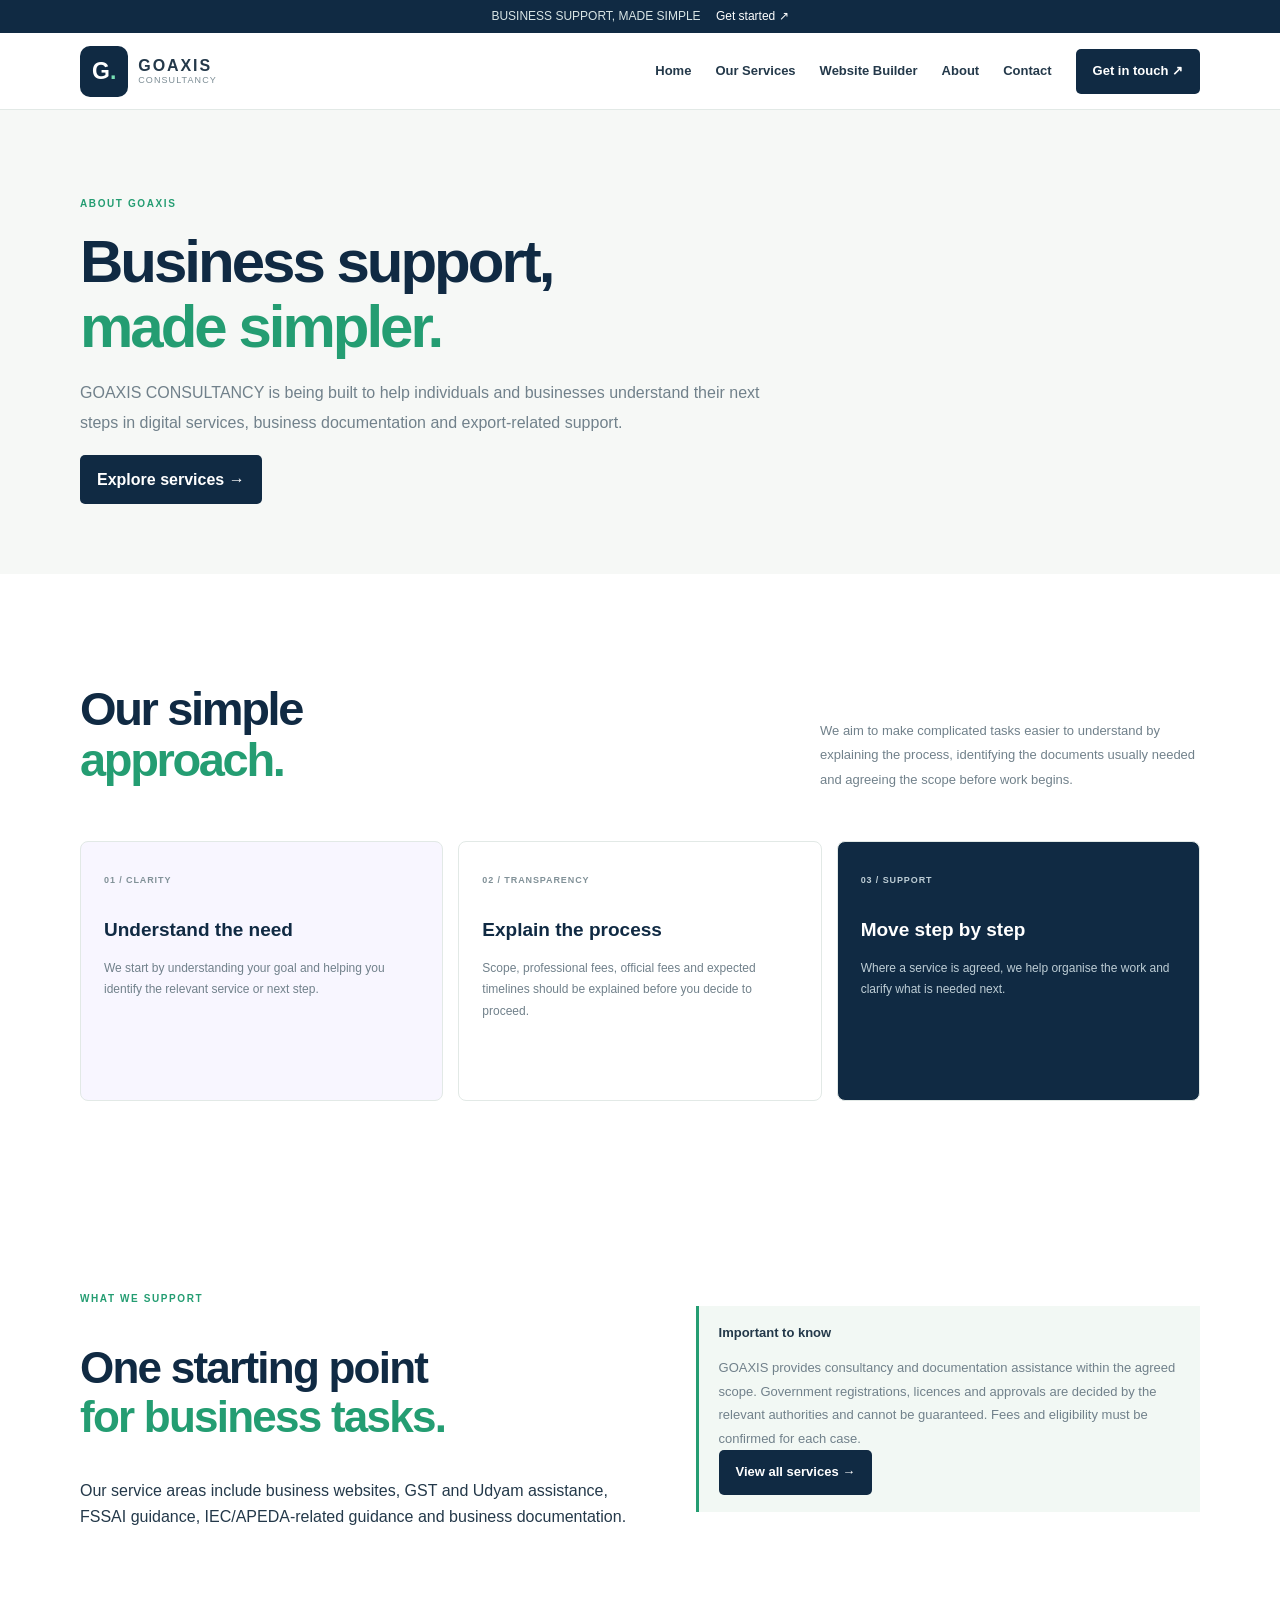
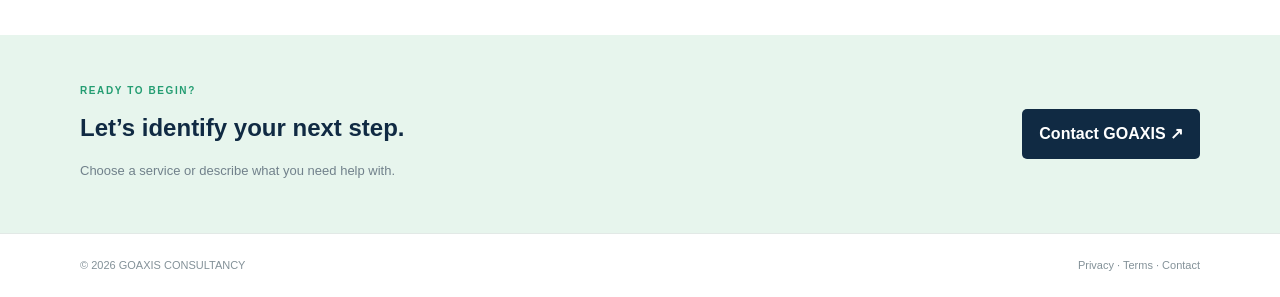
==== about.html @ e8c07b7c "Add simple About page" ====
<!doctype html>
<html lang="en">
<head>
<meta charset="utf-8">
<meta name="viewport" content="width=device-width, initial-scale=1">
<meta name="description" content="Learn about GOAXIS CONSULTANCY and our simple approach to digital and business support.">
<title>About Us | GOAXIS CONSULTANCY</title>
<link rel="icon" href="assets/favicon.svg" type="image/svg+xml">
<link rel="stylesheet" href="styles.css">
<link rel="stylesheet" href="part2.css">
<script src="app.js" defer></script>
</head>
<body>
<div class="announcement">BUSINESS SUPPORT, MADE SIMPLE <a href="index.html#contact">Get started ↗</a></div>
<header class="site-header"><div class="container nav-wrap">
<a class="brand" href="index.html"><span class="brand-mark">G<span>.</span></span><span class="brand-copy"><strong>GOAXIS</strong><small>CONSULTANCY</small></span></a>
<button class="menu-toggle" type="button" aria-expanded="false" aria-controls="primary-nav" aria-label="Open navigation">☰</button>
<nav class="nav-links" id="primary-nav" aria-label="Main navigation"><a href="index.html">Home</a><a href="services.html">Our Services</a><a href="website-builder.html">Website Builder</a><a href="about.html" aria-current="page">About</a><a href="contact.html">Contact</a><a class="nav-cta" href="contact.html">Get in touch ↗</a></nav>
</div></header>
<main id="main">
<section class="p2-hero"><div class="container"><p class="eyebrow">ABOUT GOAXIS</p><h1>Business support,<br><span>made simpler.</span></h1><p>GOAXIS CONSULTANCY is being built to help individuals and businesses understand their next steps in digital services, business documentation and export-related support.</p><a class="button" href="services.html">Explore services →</a></div></section>
<section class="section-pad"><div class="container"><div class="section-head"><h2>Our simple<br><span>approach.</span></h2><p>We aim to make complicated tasks easier to understand by explaining the process, identifying the documents usually needed and agreeing the scope before work begins.</p></div>
<div class="cards">
<article class="card card-lavender"><label>01 / CLARITY</label><h3>Understand the need</h3><p>We start by understanding your goal and helping you identify the relevant service or next step.</p></article>
<article class="card"><label>02 / TRANSPARENCY</label><h3>Explain the process</h3><p>Scope, professional fees, official fees and expected timelines should be explained before you decide to proceed.</p></article>
<article class="card card-dark"><label>03 / SUPPORT</label><h3>Move step by step</h3><p>Where a service is agreed, we help organise the work and clarify what is needed next.</p></article>
</div></div></section>
<section class="section-pad"><div class="container detail-grid"><div><p class="eyebrow">WHAT WE SUPPORT</p><h2>One starting point<br><span>for business tasks.</span></h2><p>Our service areas include business websites, GST and Udyam assistance, FSSAI guidance, IEC/APEDA-related guidance and business documentation.</p></div><div class="notice"><strong>Important to know</strong><p>GOAXIS provides consultancy and documentation assistance within the agreed scope. Government registrations, licences and approvals are decided by the relevant authorities and cannot be guaranteed. Fees and eligibility must be confirmed for each case.</p><a class="button" href="services.html">View all services →</a></div></div></section>
<section class="p2-cta"><div class="container"><div><p class="eyebrow">READY TO BEGIN?</p><h2>Let’s identify your next step.</h2><p>Choose a service or describe what you need help with.</p></div><a class="button" href="contact.html">Contact GOAXIS ↗</a></div></section>
</main>
<footer class="site-footer"><div class="container footer-bottom"><span>© <span id="current-year"></span> GOAXIS CONSULTANCY</span><span><a href="privacy.html">Privacy</a> · <a href="terms.html">Terms</a> · <a href="contact.html">Contact</a></span></div></footer>
</body></html>
---- styles.css ----
:root{--navy:#102a43;--mint:#249d72;--ink:#24394a;--paper:#f6f8f6;--line:#e2e9e6;font-family:Arial,sans-serif}*{box-sizing:border-box}html{scroll-behavior:smooth;scroll-padding-top:90px}body{margin:0;color:var(--ink);line-height:1.6}a{color:inherit;text-decoration:none}button,input,select,textarea{font:inherit}.container{width:min(1120px,calc(100% - 40px));margin:auto}.announcement{background:var(--navy);color:#d8e5e5;text-align:center;padding:7px;font-size:12px}.announcement a{color:#fff;margin-left:12px}.site-header{position:sticky;top:0;background:#fff;z-index:4;border-bottom:1px solid var(--line)}.nav-wrap{height:76px;display:flex;align-items:center;justify-content:space-between}.brand{display:flex;gap:10px;align-items:center}.brand-mark{background:var(--navy);color:#fff;border-radius:10px;padding:7px 12px;font-size:23px;font-weight:900}.brand-mark span{color:#77dfb5}.brand-copy strong,.brand-copy small{display:block;line-height:1.2;letter-spacing:.12em}.brand-copy small{font-size:9px;color:#7c8d95}.nav-links{display:flex;align-items:center;gap:24px;font-size:13px;font-weight:700}.nav-links a:hover{color:var(--mint)}.nav-cta,.button{display:inline-flex;background:var(--navy);color:#fff;padding:12px 17px;border-radius:5px;font-weight:700;gap:14px}.menu-toggle{display:none}.hero{background:var(--paper);padding:86px 0 28px;overflow:hidden}.hero-grid{display:grid;grid-template-columns:1fr 1fr;align-items:center;gap:55px}.eyebrow{font-size:10px;letter-spacing:.16em;font-weight:800;color:var(--mint);text-transform:uppercase;padding:0}.hero h1,.section-head h2,.builder h2,.about h2,.contact h2{font-size:clamp(38px,5vw,61px);line-height:1.08;letter-spacing:-.05em;color:var(--navy);margin:20px 0}.hero h1 span,.section-head h2 span,.about h2 span,.contact h2 span{color:var(--mint)}.intro,.section-head p,.about p,.contact-grid>div>p{color:#71818b;line-height:1.9;max-width:500px}.hero-actions{display:flex;gap:24px;align-items:center;margin-top:28px}.text-link{font-size:13px;font-weight:800}.proof{display:flex;gap:12px;align-items:center;margin-top:35px;font-size:12px}.proof>b{color:var(--mint);font-size:25px}.proof small{display:block;color:#87949a}.visual{background:#e1f5e9;min-height:420px;border-radius:45% 45% 20px 20px;display:grid;place-items:center;position:relative}.dashboard{background:white;border:1px solid #e0e8e5;box-shadow:0 20px 55px #102a431a;width:min(92%,410px);padding:24px;border-radius:12px;transform:rotate(1deg)}.dashboard h2{margin:8px 0 18px;font-size:21px;color:var(--navy)}.dashboard>small,.progress small{font-size:9px;letter-spacing:.1em;color:#86979d;font-weight:800}.progress{background:#f3f8f4;padding:13px;border-radius:8px;font-size:12px}.progress strong{float:right}.progress i{display:block;height:5px;background:#d8e8dc;margin:10px 0}.progress i b{display:block;width:45%;height:100%;background:var(--mint)}.progress small{letter-spacing:0;font-weight:400}.dash-row{display:flex;gap:12px;align-items:center;padding:14px 0;border-bottom:1px solid #edf1ef;font-size:12px}.dash-row>span{width:31px;height:31px;border-radius:8px;background:#dceafe;display:grid;place-items:center}.dash-row small{display:block;color:#829198}.float{position:absolute;background:white;padding:10px 13px;border-radius:8px;box-shadow:0 10px 30px #102a4320;font-size:11px}.float-top{top:28px;right:-8px}.float-bottom{bottom:24px;left:-6px}.hero-foot{display:flex;justify-content:space-between;gap:18px;padding-top:18px;margin-top:30px;border-top:1px solid #e0e8e4;color:#8e9a9d;font-size:9px;letter-spacing:.12em}.trust{border-bottom:1px solid var(--line)}.trust-grid{display:grid;grid-template-columns:repeat(4,1fr);gap:24px;align-items:center;padding:25px 0}.trust-grid>p{font-size:12px;color:#7c8c95}.trust-grid>div{display:flex;gap:10px;align-items:center}.trust-grid>div>b{font-size:18px;color:var(--mint)}.trust-grid strong{display:block;color:var(--navy);font-size:12px}.trust-grid small{display:block;color:#85949a;font-size:10px}.section-pad{padding:90px 0}.section-head{display:flex;justify-content:space-between;align-items:end;gap:35px;margin-bottom:35px}.section-head h2,.about h2,.contact h2{font-size:clamp(34px,4vw,47px)}.section-head p{max-width:380px;font-size:13px}.cards{display:grid;grid-template-columns:repeat(3,1fr);gap:15px}.card{border:1px solid var(--line);border-radius:8px;padding:23px;min-height:260px;background:#fff;transition:transform .2s,box-shadow .2s}.card:hover{transform:translateY(-3px);box-shadow:0 12px 35px #102a4310}.card label{font-size:9px;letter-spacing:.1em;color:#819198;font-weight:800}.card h3{font-size:19px;color:var(--navy);margin:25px 0 8px}.card p{font-size:12px;line-height:1.8;color:#71818b}.card a{font-size:11px;font-weight:800;display:inline-block;margin-top:10px;color:var(--navy)}.card-lavender{background:#f8f6ff}.card-dark{background:var(--navy);color:white}.card-dark h3,.card-dark a{color:white}.card-dark p,.card-dark label{color:#bdcdd5}.disclaimer{font-size:10px;color:#8a989c;margin-top:18px}.builder{background:var(--navy);color:#fff}.builder-grid{display:grid;grid-template-columns:1fr 1fr;gap:55px;align-items:center}.builder h2{color:white}.builder h2 span{color:#79e2b8}.builder p{color:#cad6dc;line-height:1.9}.builder-features{padding-left:0;list-style:none;line-height:2.4;font-size:13px;color:#e1e9ed}.button-white{background:#fff;color:var(--navy)}.note{display:block;color:#9fb6c1;font-size:10px;margin-top:14px}.mock-site{background:#fff;color:var(--navy);border-radius:10px;overflow:hidden;box-shadow:0 18px 55px #0003;padding:25px}.mock-bar{background:#f3f6f4;padding:7px;margin:-25px -25px 25px;font-size:9px;color:#84929a}.mock-bar span{float:right}.mock-hero{background:#f1f7f2;padding:28px 18px;min-height:200px}.mock-hero h3{font-size:24px;line-height:1.2;margin:10px 0}.mock-hero small,.mock-hero p{font-size:9px;color:#75868c}.mock-cards{display:flex;gap:10px;margin-top:15px}.mock-cards i{height:40px;flex:1;background:#eff4f0;border-radius:4px}.steps-section{background:#f6f8f6}.steps{display:grid;grid-template-columns:repeat(3,1fr);gap:15px}.steps article{background:white;border:1px solid var(--line);border-radius:8px;padding:24px}.steps b{font-size:10px;color:var(--mint)}.steps h3{font-size:16px;color:var(--navy)}.steps p{font-size:12px;color:#71818b;line-height:1.8}.about-grid,.contact-grid{display:grid;grid-template-columns:1fr 1fr;gap:65px;align-items:center}.about-art{background:#e1f5e9;padding:35px;min-height:300px;border-radius:8px}.about-art label{font-size:10px;font-weight:800;letter-spacing:.12em;color:#478c70}.about-art h2{font-size:36px;margin-top:55px}.values{border-top:1px solid var(--line);margin-top:24px;padding-top:12px;font-size:12px}.values p{padding:7px 0}.values b{color:var(--mint);margin-right:12px}.cta{background:#20475d;color:white;padding:50px 0}.cta-inner{display:flex;justify-content:space-between;align-items:center;gap:25px}.cta h2{color:white;font-size:34px;margin:15px 0}.cta em{color:#79e2b8;font-style:normal}.light{color:#79e2b8}.contact{background:#f6f8f6}.info{margin-top:23px;font-size:12px}.info small{display:block;color:#829198;margin-top:3px}.disclaimer-box{font-size:10px;color:#7c8c93;padding:12px;border:1px solid var(--line);margin-top:20px;background:#fff}.form-box{padding:28px;background:#fff;border:1px solid var(--line);border-radius:9px}.form-box h3{margin:5px 0 20px;font-size:22px;color:var(--navy)}#enquiry-form{display:grid;gap:15px}#enquiry-form label{font-size:11px;font-weight:700;color:#536976}.form-row{display:grid;grid-template-columns:1fr 1fr;gap:13px}#enquiry-form input:not([type=checkbox]),#enquiry-form select,#enquiry-form textarea{width:100%;display:block;margin-top:7px;padding:11px;border:1px solid #dce6e1;border-radius:5px;font-size:12px;background:#fcfdfc}#enquiry-form input:focus,#enquiry-form select:focus,#enquiry-form textarea:focus{outline:2px solid #8dd9b9;outline-offset:1px}#enquiry-form textarea{resize:vertical}.consent{display:flex;align-items:start;gap:9px;font-size:10px!important;font-weight:500!important}.consent input{margin-top:3px;accent-color:var(--mint)}.form-submit{width:100%;justify-content:space-between;border:0;cursor:pointer}.feedback{font-size:10px;color:#819198;margin:0}.is-visible{color:#247f60}.final{border-block:1px solid var(--line)}.final .container{padding:18px 0;display:flex;justify-content:space-between;align-items:center;font-size:11px}.final strong{background:var(--navy);padding:4px 8px;color:#fff;border-radius:5px}.final span{margin-right:auto;margin-left:15px}.final a{font-weight:700}footer{padding:45px 0 18px}.footer-grid{display:grid;grid-template-columns:1.5fr 1fr 1fr 1fr;gap:25px;padding-bottom:30px}.footer-grid h4{font-size:10px;letter-spacing:.12em}.footer-grid a,.footer-grid small{display:block;color:#7d8d94;font-size:11px;margin:10px 0}.foot-bottom{border-top:1px solid var(--line);padding-top:16px;display:flex;justify-content:space-between;color:#8c999e;font-size:10px}.legal{max-width:780px;margin:auto}.legal h1{font-size:40px;color:var(--navy)}.legal h2{color:var(--navy);margin-top:28px}.legal p{color:#6b7d87;line-height:1.9}.legal-notice{padding:14px;background:#f6f8f6;border-left:3px solid var(--mint);margin:20px 0}.skip-link{position:absolute;top:-100px}.skip-link:focus{top:5px;background:white;padding:10px;z-index:9}@media(max-width:900px){.nav-links{gap:12px;font-size:11px}.hero-grid,.builder-grid,.about-grid,.contact-grid{gap:30px}.card{padding:18px}.section-pad{padding:70px 0}}@media(max-width:700px){.container{width:calc(100% - 30px)}.nav-wrap{height:68px}.menu-toggle{display:block;border:0;background:transparent;font-size:23px;color:var(--navy)}.nav-links{display:none;position:absolute;left:0;right:0;top:68px;background:white;padding:18px;flex-direction:column;align-items:stretch;box-shadow:0 10px 20px #0001}.nav-links.is-open{display:flex}.nav-links>a:not(.nav-cta){padding:11px 0;border-bottom:1px solid var(--line)}.nav-cta{margin-top:10px}.hero{padding-top:52px}.hero-grid,.builder-grid,.about-grid,.contact-grid{grid-template-columns:1fr}.hero h1{font-size:43px}.visual{min-height:360px}.float-top{right:0}.float-bottom{left:0}.hero-foot{font-size:8px;flex-wrap:wrap}.trust-grid{grid-template-columns:1fr 1fr}.section-head{display:block}.section-head p{margin-top:15px}.cards{grid-template-columns:1fr 1fr}.steps{grid-template-columns:1fr}.cta-inner{align-items:flex-start;flex-direction:column}.form-row{grid-template-columns:1fr}.footer-grid{grid-template-columns:1fr 1fr}.footer-grid>div:first-child{grid-column:1/-1}.foot-bottom{gap:10px;flex-wrap:wrap}}@media(max-width:430px){.cards{grid-template-columns:1fr}.card{min-height:225px}.trust-grid{gap:12px}.hero h1{font-size:39px}.visual{min-height:330px}.dashboard{padding:17px}.float{font-size:9px;padding:8px}.footer-grid{gap:18px}}@media(prefers-reduced-motion:reduce){html{scroll-behavior:auto}*{transition:none!important}}
---- part2.css ----
.p2-hero{background:var(--paper);padding:76px 0 70px}.p2-hero .container{max-width:1120px}.p2-hero h1{font-size:clamp(38px,5vw,60px);line-height:1.08;letter-spacing:-.05em;color:var(--navy);margin:18px 0}.p2-hero h1 span,.detail-grid h2 span{color:var(--mint)}.p2-hero>div>p:not(.eyebrow){max-width:690px;color:#71818b;line-height:1.9}.p2-hero.compact{padding:48px 0}.back-link{font-size:12px;font-weight:800;color:var(--mint)}.price-note{display:inline-block;background:#fff;border:1px solid var(--line);border-radius:8px;padding:13px 17px;margin-top:15px;font-size:13px}.price-note small{color:#7a8b92}.service-catalogue .card{min-height:240px}.disclaimer{font-size:11px;color:#7e8d93;line-height:1.8;margin-top:22px}.p2-cta{background:#e7f5ed;padding:38px 0}.p2-cta .container{display:flex;align-items:center;justify-content:space-between;gap:30px}.p2-cta h2{color:var(--navy);margin:5px 0}.p2-cta p:not(.eyebrow){color:#71818b;font-size:13px}.detail-grid{display:grid;grid-template-columns:minmax(0,1fr) minmax(320px,.9fr);gap:55px;align-items:start}.detail-grid h2{font-size:clamp(32px,4vw,44px);line-height:1.12;letter-spacing:-.04em;color:var(--navy)}.scope-list{margin:25px 0}.scope-item{padding:15px 0;border-bottom:1px solid var(--line)}.scope-item strong{color:var(--navy);display:block}.scope-item p{margin:4px 0 0;color:#71818b;font-size:13px}.notice{border-left:3px solid var(--mint);background:#f2f8f4;padding:17px 20px;margin-top:25px;font-size:13px}.notice p{margin-bottom:0;color:#71818b;line-height:1.8}.p2-form{border:1px solid var(--line);border-radius:10px;padding:27px;background:#fff;box-shadow:0 15px 45px #102a4308}.p2-form h2{font-size:26px;letter-spacing:-.03em;color:var(--navy);margin:6px 0 10px}.form-intro,.form-small{font-size:11px;color:#819198;line-height:1.7}.p2-form label:not(.consent){display:block;font-size:12px;font-weight:700;color:var(--navy);margin:15px 0 6px}.p2-form input:not([type=checkbox]),.p2-form select,.p2-form textarea{width:100%;border:1px solid #dce5e1;border-radius:5px;padding:11px 12px;color:var(--ink);background:#fff;min-height:43px}.p2-form textarea{resize:vertical}.p2-form input:focus,.p2-form select:focus,.p2-form textarea:focus{outline:2px solid #8bd7b6;outline-offset:1px}.consent{display:flex;gap:10px;align-items:flex-start;font-size:11px;color:#667982;margin:18px 0}.consent input{margin-top:3px}.form-feedback{display:none;background:#eff8f2;border-radius:5px;padding:12px;font-size:12px;color:#176544;line-height:1.7}.form-feedback.is-visible{display:block}.package-cards .card{display:flex;flex-direction:column;align-items:flex-start}.package-cards ul{font-size:12px;color:#71818b;padding-left:19px;line-height:1.9}.package-price{font-weight:800;color:var(--navy);font-size:12px;margin-top:auto}.package-select{margin-top:8px;border:0;cursor:pointer;font-size:12px}.card-dark .package-price{color:#fff}.card-dark .package-select{background:#fff;color:var(--navy)}.site-footer{border-top:1px solid var(--line);padding:23px 0}.footer-bottom{display:flex;justify-content:space-between;gap:20px;color:#839198;font-size:11px}.footer-bottom a:hover{color:var(--mint)}@media(max-width:800px){.detail-grid{grid-template-columns:1fr;gap:30px}.p2-cta .container{align-items:flex-start;flex-direction:column}.package-cards{grid-template-columns:1fr}.p2-form{padding:20px}.p2-hero{padding:55px 0}.footer-bottom{flex-direction:column;gap:8px}}
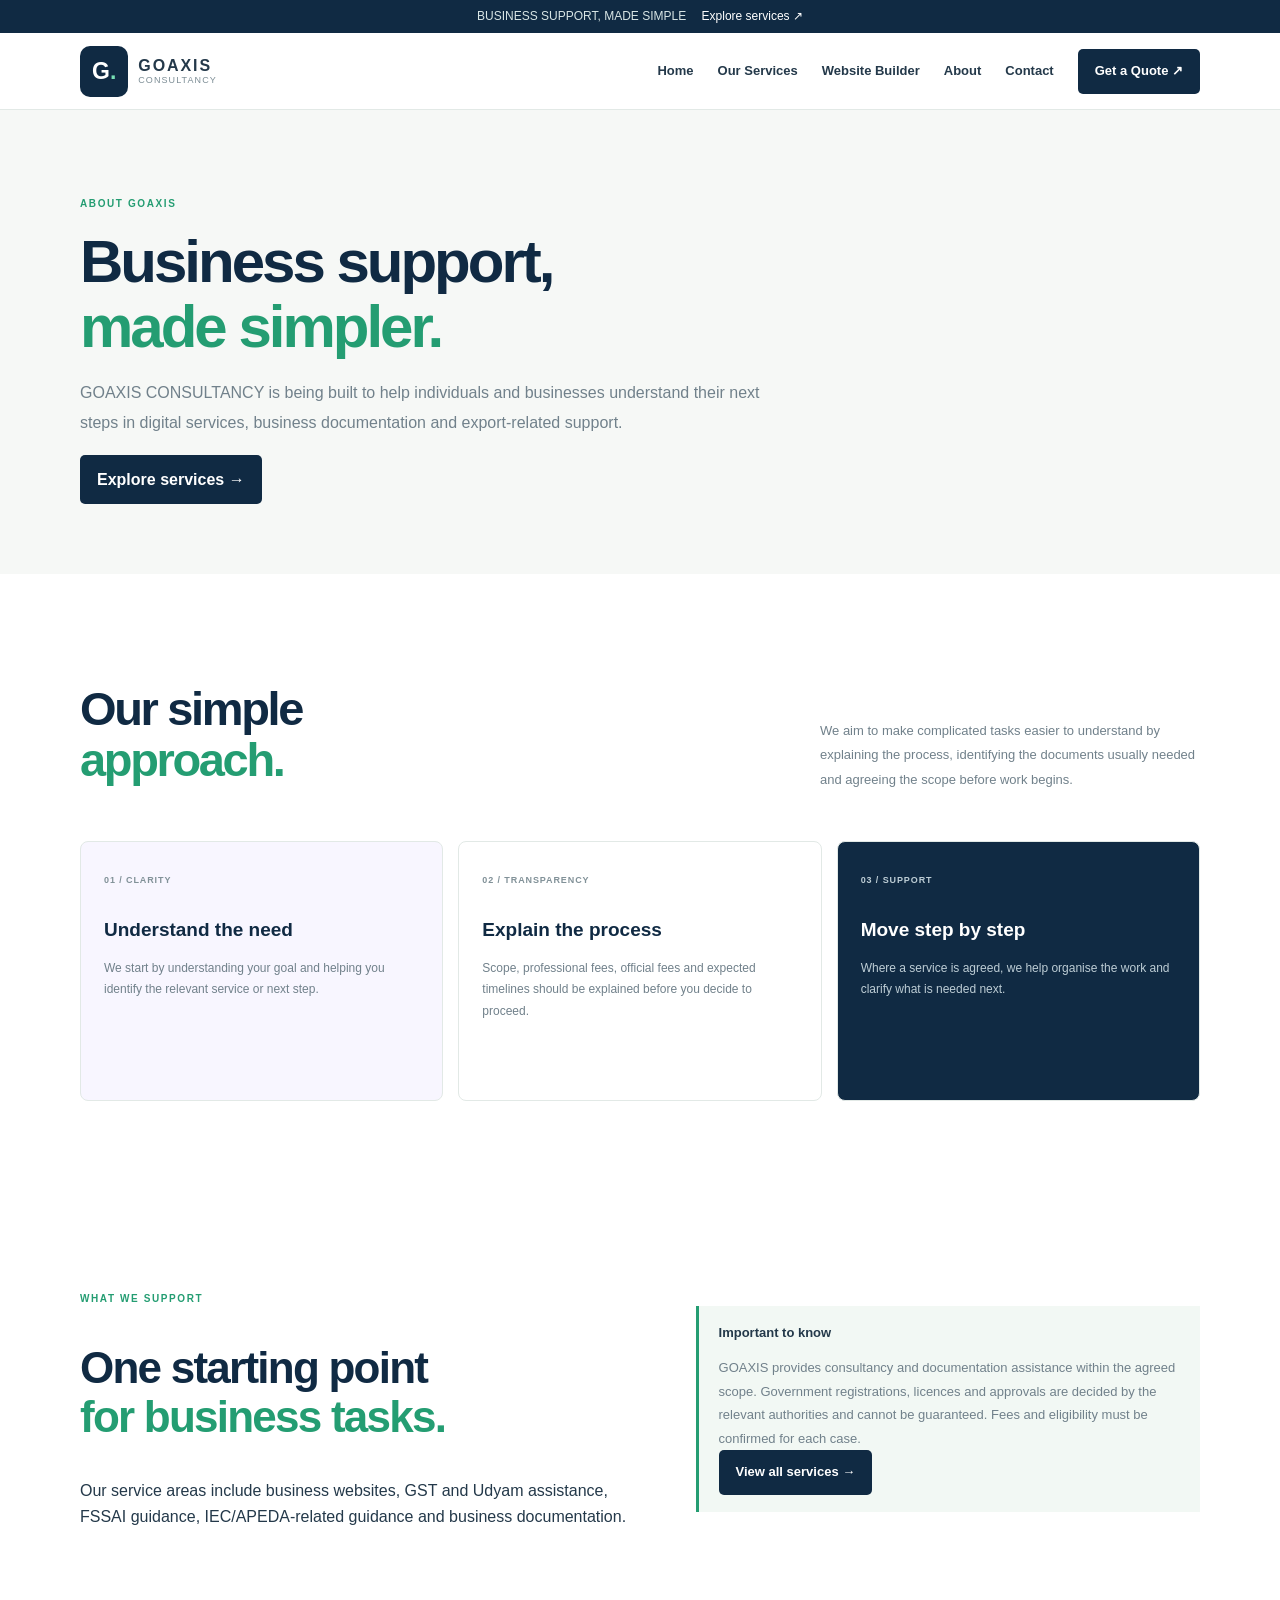
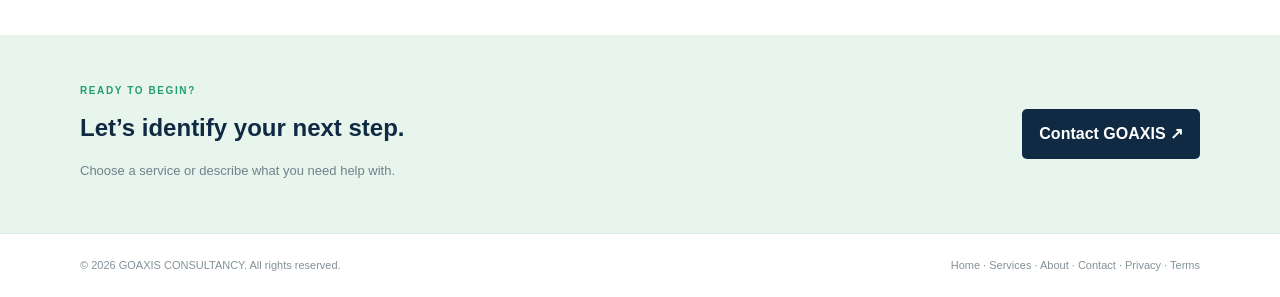
==== commit 7725e986: "Standardize site navigation and footer across pages" ====
--- a/about.html
+++ b/about.html
@@ -11,12 +11,15 @@
 <script src="app.js" defer></script>
 </head>
 <body>
-<div class="announcement">BUSINESS SUPPORT, MADE SIMPLE <a href="index.html#contact">Get started ↗</a></div>
-<header class="site-header"><div class="container nav-wrap">
-<a class="brand" href="index.html"><span class="brand-mark">G<span>.</span></span><span class="brand-copy"><strong>GOAXIS</strong><small>CONSULTANCY</small></span></a>
-<button class="menu-toggle" type="button" aria-expanded="false" aria-controls="primary-nav" aria-label="Open navigation">☰</button>
-<nav class="nav-links" id="primary-nav" aria-label="Main navigation"><a href="index.html">Home</a><a href="services.html">Our Services</a><a href="website-builder.html">Website Builder</a><a href="about.html" aria-current="page">About</a><a href="contact.html">Contact</a><a class="nav-cta" href="contact.html">Get in touch ↗</a></nav>
-</div></header>
+<a class="skip-link" href="#main">Skip to content</a>
+<div class="announcement">BUSINESS SUPPORT, MADE SIMPLE <a href="services.html">Explore services ↗</a></div>
+<header class="site-header">
+  <div class="container nav-wrap">
+    <a class="brand" href="index.html" aria-label="GOAXIS Consultancy home"><span class="brand-mark">G<span>.</span></span><span class="brand-copy"><strong>GOAXIS</strong><small>CONSULTANCY</small></span></a>
+    <button class="menu-toggle" type="button" aria-expanded="false" aria-controls="primary-nav" aria-label="Open navigation">☰</button>
+    <nav class="nav-links" id="primary-nav" aria-label="Main navigation"><a href="index.html">Home</a><a href="services.html">Our Services</a><a href="website-builder.html">Website Builder</a><a href="about.html" aria-current="page">About</a><a href="contact.html">Contact</a><a class="nav-cta" href="contact.html">Get a Quote ↗</a></nav>
+  </div>
+</header>
 <main id="main">
 <section class="p2-hero"><div class="container"><p class="eyebrow">ABOUT GOAXIS</p><h1>Business support,<br><span>made simpler.</span></h1><p>GOAXIS CONSULTANCY is being built to help individuals and businesses understand their next steps in digital services, business documentation and export-related support.</p><a class="button" href="services.html">Explore services →</a></div></section>
 <section class="section-pad"><div class="container"><div class="section-head"><h2>Our simple<br><span>approach.</span></h2><p>We aim to make complicated tasks easier to understand by explaining the process, identifying the documents usually needed and agreeing the scope before work begins.</p></div>
@@ -28,5 +31,10 @@
 <section class="section-pad"><div class="container detail-grid"><div><p class="eyebrow">WHAT WE SUPPORT</p><h2>One starting point<br><span>for business tasks.</span></h2><p>Our service areas include business websites, GST and Udyam assistance, FSSAI guidance, IEC/APEDA-related guidance and business documentation.</p></div><div class="notice"><strong>Important to know</strong><p>GOAXIS provides consultancy and documentation assistance within the agreed scope. Government registrations, licences and approvals are decided by the relevant authorities and cannot be guaranteed. Fees and eligibility must be confirmed for each case.</p><a class="button" href="services.html">View all services →</a></div></div></section>
 <section class="p2-cta"><div class="container"><div><p class="eyebrow">READY TO BEGIN?</p><h2>Let’s identify your next step.</h2><p>Choose a service or describe what you need help with.</p></div><a class="button" href="contact.html">Contact GOAXIS ↗</a></div></section>
 </main>
-<footer class="site-footer"><div class="container footer-bottom"><span>© <span id="current-year"></span> GOAXIS CONSULTANCY</span><span><a href="privacy.html">Privacy</a> · <a href="terms.html">Terms</a> · <a href="contact.html">Contact</a></span></div></footer>
+<footer class="site-footer">
+  <div class="container footer-bottom">
+    <span>© <span id="current-year">2026</span> GOAXIS CONSULTANCY. All rights reserved.</span>
+    <span><a href="index.html">Home</a> · <a href="services.html">Services</a> · <a href="about.html">About</a> · <a href="contact.html">Contact</a> · <a href="privacy.html">Privacy</a> · <a href="terms.html">Terms</a></span>
+  </div>
+</footer>
 </body></html>
